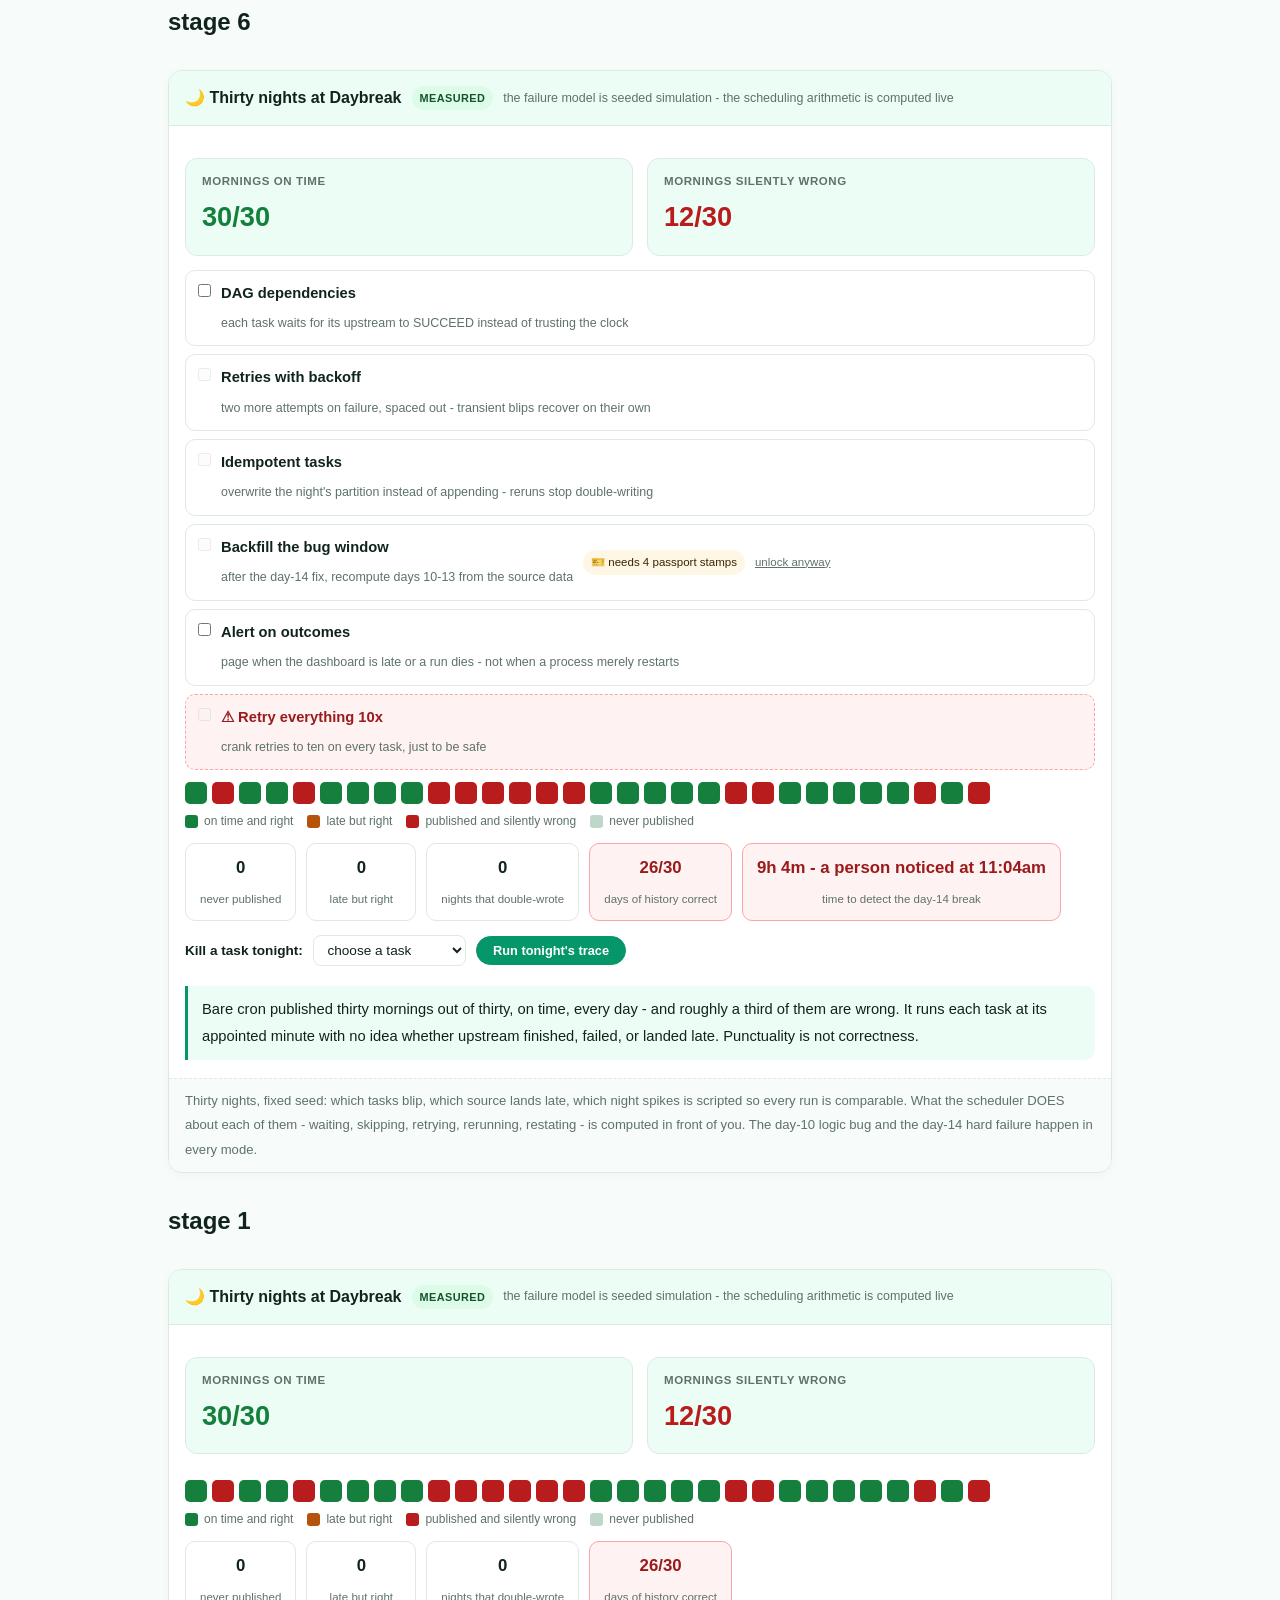
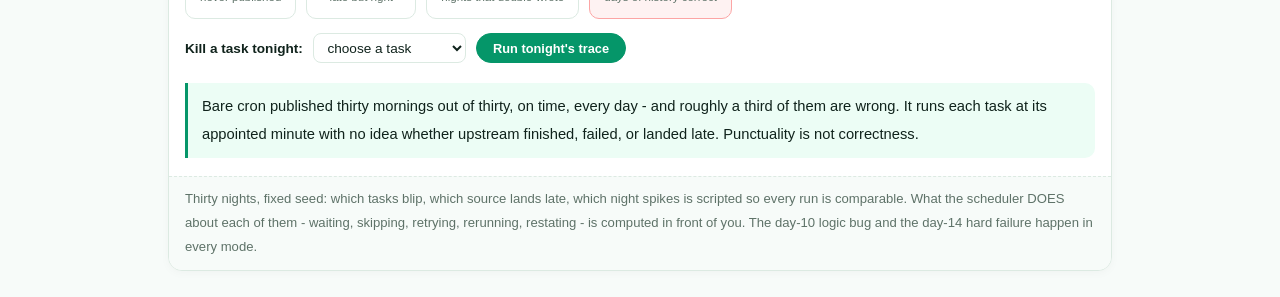
==== _simtest.html @ ead4b7c1 "Learn Data Orchestration with Phoebe: 6 sessions, 30-night DAG simulator (cron punctual liar to 12-m" ====
<!doctype html><html><head><meta charset="utf-8"><title>octest</title>
<link rel="stylesheet" href="assets/style.css?v=1"></head><body>
<main class="wrap">
<h2>stage 6</h2><div class="orchsim" data-stage="6"></div>
<h2>stage 1</h2><div class="orchsim" data-stage="1"></div>
</main>
<script src="assets/orchestra-live.js?v=1"></script></body></html>
---- assets/style.css ----
/* learn-mcp-with-phoebe - editorial bold design system
   Accent: SQLite blue #059669 · Ink navy #065F46 · Flagship: amber #B45309
   (CSS var names still read --indigo/--amber; they hold SQL-blue values.) */

:root {
  --indigo: #059669;
  --indigo-deep: #065F46;
  --indigo-mid: #2FB58C;
  --indigo-soft: #A7E8D0;
  --indigo-50: #ECFDF5;
  --ink: #10231C;
  --muted: #5E7268;
  --faint: #BFD6CB;
  --hairline: #DCEAE2;
  --amber: #B45309;
  --amber-ink: #3A2400;
  --amber-50: #FFF7E6;
  --paper: #F7FBF9;
  --code-bg: #0C1F18;
  --code-ink: #DFEFE7;
  --radius: 14px;
}

* { margin: 0; padding: 0; box-sizing: border-box; }

html { font-size: 16px; scroll-behavior: smooth; }
html.zoom-125 { font-size: 20px; }
html.zoom-150 { font-size: 24px; }

body {
  font-family: "Inter", -apple-system, BlinkMacSystemFont, "Segoe UI", Roboto, sans-serif;
  background: var(--paper);
  color: var(--ink);
  line-height: 1.85;
  font-feature-settings: "tnum";
}

.wrap { max-width: 62rem; margin: 0 auto; padding: 0 1.5rem; }

/* ---------- header band ---------- */
.masthead {
  background: var(--indigo);
  color: #fff;
  padding: 2.5rem 0 2.25rem;
}
.masthead .eyebrow {
  font-size: .75rem;
  letter-spacing: .18em;
  text-transform: uppercase;
  opacity: .85;
  font-weight: 600;
}
.masthead h1 {
  font-size: 2.1rem;
  line-height: 1.15;
  font-weight: 800;
  margin: .5rem 0 .75rem;
  letter-spacing: -.02em;
}
.masthead h1 .accent { color: inherit; }
.masthead .sub { font-size: 1.05rem; opacity: .92; max-width: 44rem; }

.chip-row { display: flex; flex-wrap: wrap; gap: .5rem; margin-top: 1.1rem; }
.chip {
  display: inline-flex;
  align-items: center;
  gap: .35rem;
  border-radius: 999px;
  padding: .25rem .8rem;
  font-size: .78rem;
  font-weight: 600;
  white-space: nowrap;
}
.chip.level { background: #fff; color: var(--indigo); }
.chip.audience { background: rgba(255,255,255,.16); color: #fff; border: 1px solid rgba(255,255,255,.35); }
.chip.time { background: var(--ink); color: #fff; font-variant-numeric: tabular-nums; }


/* ---------- toolbar ---------- */
.toolbar {
  position: sticky;
  top: 0;
  z-index: 40;
  background: rgba(255,255,255,.94);
  backdrop-filter: blur(6px);
  border-bottom: 1px solid var(--hairline);
  padding: .55rem 0;
}
.toolbar .wrap { display: flex; align-items: center; gap: .6rem; }
.toolbar .crumb { font-size: .8rem; color: var(--muted); font-weight: 600; margin-right: auto; }
.toolbar .crumb a { color: var(--indigo); text-decoration: none; }
.btn {
  border: 1px solid var(--hairline);
  background: #fff;
  color: var(--ink);
  border-radius: 999px;
  padding: .35rem .9rem;
  font-size: .78rem;
  font-weight: 600;
  cursor: pointer;
  font-family: inherit;
  transition: all .15s ease;
}
.btn:hover { border-color: var(--indigo); color: var(--indigo); }
.btn.primary { background: var(--indigo); border-color: var(--indigo); color: #fff; }
.btn.primary:hover { background: var(--indigo-deep); }

/* ---------- sections ---------- */
main { padding: 2.5rem 0 4rem; }

.section { margin-bottom: 2.8rem; }
.section-kicker { margin-bottom: 1rem; }
.section-kicker .klabel {
  display: block;
  font-size: .72rem;
  text-transform: uppercase;
  letter-spacing: .1em;
  color: var(--indigo);
  font-weight: 700;
  margin-bottom: .35rem;
}
.section-kicker h2 {
  font-size: 1.45rem;
  font-weight: 800;
  letter-spacing: -.01em;
  display: flex;
  align-items: center;
  gap: .7rem;
  flex-wrap: wrap;
}
.section-kicker .tag {
  border-radius: 999px;
  padding: .18rem .7rem;
  font-size: .7rem;
  font-weight: 700;
  text-transform: uppercase;
  letter-spacing: .08em;
}
.tag.concept { background: var(--indigo-50); color: var(--indigo); }
.tag.demo { background: var(--amber-50); color: var(--amber-ink); }
.tag.exercise { background: var(--ink); color: #fff; }

.lede { color: var(--muted); max-width: 46rem; margin-bottom: 1.4rem; line-height: 1.8; }

/* live vs self-study markers on cards */
.mode {
  font-size: .64rem;
  font-weight: 700;
  text-transform: uppercase;
  letter-spacing: .07em;
  padding: .14rem .6rem;
  border-radius: 999px;
  flex: none;
}
.mode.live { background: var(--indigo); color: #fff; }
.mode.self { background: #fff; color: var(--muted); border: 1px solid var(--hairline); }

/* ---------- accordions ---------- */
details.card {
  border: 1px solid var(--hairline);
  border-radius: var(--radius);
  margin-bottom: .8rem;
  overflow: hidden;
  background: #fff;
}
details.card[open] { border-color: var(--indigo-soft); box-shadow: 0 8px 28px rgba(5,150,105,.08); }
details.card summary {
  list-style: none;
  cursor: pointer;
  padding: 1rem 1.25rem;
  display: flex;
  align-items: center;
  gap: .75rem;
  font-weight: 700;
  font-size: 1.02rem;
  user-select: none;
}
details.card summary::-webkit-details-marker { display: none; }
details.card summary .dot {
  width: .6rem; height: .6rem;
  border-radius: 999px;
  background: var(--indigo);
  flex: none;
}
details.card summary .mini { margin-left: auto; font-size: .72rem; color: var(--muted); font-weight: 600; white-space: nowrap; }
details.card summary .caret { transition: transform .2s ease; color: var(--indigo); font-size: .8rem; }
details.card[open] summary .caret { transform: rotate(90deg); }
details.card .body { padding: 0 1.25rem 1.4rem; border-top: 1px solid var(--hairline); padding-top: 1.15rem; }
details.card .body p { margin-bottom: 1.05rem; max-width: 48rem; }
details.card .body p:last-child { margin-bottom: 0; }
details.card .body ul, details.card .body ol { margin: 0 0 1.1rem 1.2rem; max-width: 47rem; }
details.card .body li { margin-bottom: .65rem; }
details.card .body h4 { font-size: .95rem; font-weight: 700; margin: 1.1rem 0 .45rem; }
details.card .body h4:first-child { margin-top: 0; }

/* ---------- pills & legends ---------- */
.legend { display: flex; flex-wrap: wrap; gap: .5rem; margin: 0 0 1.2rem; }
.pill {
  display: inline-flex;
  align-items: center;
  gap: .4rem;
  border-radius: 999px;
  padding: .28rem .85rem;
  font-size: .78rem;
  font-weight: 600;
}
.pill.solid { background: var(--indigo); color: #fff; }
.pill.light { background: var(--indigo-50); color: var(--indigo); }
.pill.inkpill { background: var(--ink); color: #fff; }
.pill.amber, .pill.peach { background: var(--amber); color: var(--amber-ink); }
.pill.bare { color: var(--faint); }

/* ---------- 4D grid ---------- */
.grid-2 { display: grid; grid-template-columns: repeat(auto-fit, minmax(15rem, 1fr)); gap: .8rem; margin: .5rem 0 1rem; }
.d-card {
  border: 1px solid var(--hairline);
  border-left: 4px solid var(--indigo);
  border-radius: 10px;
  padding: 1rem 1.1rem;
}
.d-card h4 { font-size: .95rem; margin-bottom: .3rem; }
.d-card h4 .lead-letter { color: var(--indigo); }
.d-card p { font-size: .86rem; color: var(--muted); margin: 0; }

/* ---------- tables ---------- */
table.clean { width: 100%; border-collapse: collapse; font-size: .9rem; margin: .4rem 0 1rem; }
table.clean th {
  text-align: left;
  font-size: .72rem;
  text-transform: uppercase;
  letter-spacing: .08em;
  color: var(--muted);
  padding: .5rem .6rem;
  border-bottom: 2px solid var(--ink);
}
table.clean td { padding: .7rem .6rem; border-bottom: .5px solid var(--hairline); vertical-align: top; line-height: 1.7; }
table.clean td:first-child { font-weight: 600; }

/* ---------- prompt boxes ---------- */
.prompt-box {
  position: relative;
  background: var(--code-bg);
  color: var(--code-ink);
  border-radius: var(--radius);
  padding: 1.1rem 1.2rem;
  margin: 1rem 0 1.2rem;
  font-family: "SF Mono", ui-monospace, Menlo, Consolas, monospace;
  font-size: .84rem;
  line-height: 1.65;
  white-space: pre-wrap;
  word-break: break-word;
}
.prompt-box .label {
  position: absolute;
  top: -0.7rem;
  left: 1rem;
  background: var(--indigo);
  color: #fff;
  font-family: "Inter", -apple-system, sans-serif;
  font-size: .68rem;
  font-weight: 700;
  letter-spacing: .06em;
  text-transform: uppercase;
  border-radius: 999px;
  padding: .15rem .7rem;
}
.prompt-box.bad .label { background: var(--faint); color: var(--ink); }
.prompt-box.good .label { background: var(--amber); color: var(--amber-ink); }
.copy-btn {
  position: absolute;
  top: .7rem;
  right: .7rem;
  background: rgba(255,255,255,.1);
  border: 1px solid rgba(255,255,255,.25);
  color: #fff;
  border-radius: 999px;
  padding: .25rem .8rem;
  font-size: .72rem;
  font-weight: 600;
  cursor: pointer;
  font-family: "Inter", -apple-system, sans-serif;
  transition: background .15s ease;
}
.copy-btn:hover { background: rgba(255,255,255,.22); }
.copy-btn.copied { background: var(--amber); border-color: var(--amber); color: var(--amber-ink); }

/* ---------- demo steps ---------- */
.steps { counter-reset: step; margin: .6rem 0 1rem; }
.step {
  display: flex;
  gap: .9rem;
  padding: .85rem 0;
  border-bottom: .5px solid var(--hairline);
}
.step:last-child { border-bottom: none; }
.step::before {
  counter-increment: step;
  content: counter(step);
  flex: none;
  width: 1.7rem; height: 1.7rem;
  border-radius: 999px;
  background: var(--indigo-50);
  color: var(--indigo);
  font-weight: 700;
  font-size: .85rem;
  display: inline-flex;
  align-items: center;
  justify-content: center;
  margin-top: .1rem;
}
.step p { margin: 0; }

/* ---------- callouts ---------- */
.callout {
  border-radius: var(--radius);
  padding: 1rem 1.2rem;
  margin: 1rem 0;
  font-size: .92rem;
}
.callout.tip { background: var(--indigo-50); border-left: 4px solid var(--indigo); }
.callout.win { background: var(--amber-50); border-left: 4px solid var(--amber); }
.callout strong:first-child { display: block; margin-bottom: .2rem; }

.callout.example {
  background: #FFFFFF;
  border: 1px solid var(--hairline);
  border-left: 4px solid var(--amber);
  font-size: .9rem;
}
.callout.example .ex-pill {
  display: inline-block;
  background: var(--amber);
  color: var(--amber-ink);
  border-radius: 999px;
  padding: .15rem .7rem;
  font-size: .68rem;
  font-weight: 700;
  text-transform: uppercase;
  letter-spacing: .06em;
  margin-bottom: .5rem;
}
.callout.example p { margin: 0 0 .75rem; max-width: 47rem; }
.callout.example p:last-child { margin-bottom: 0; }
.callout.example ul { margin: 0 0 0 1.1rem; max-width: 46rem; }
.callout.example li { margin-bottom: .6rem; }
.callout.example li:last-child { margin-bottom: 0; }

/* ---------- zoomable figures ---------- */
figure.zoomable {
  border: 1px solid var(--hairline);
  border-radius: var(--radius);
  padding: 1.2rem;
  margin: 1rem 0 1.4rem;
  cursor: zoom-in;
  transition: box-shadow .15s ease;
  background: #fff;
}
figure.zoomable:hover { box-shadow: 0 8px 28px rgba(5,150,105,.12); }
figure.zoomable svg, figure.zoomable img { width: 100%; height: auto; display: block; }
figure.zoomable figcaption {
  margin-top: .6rem;
  font-size: .76rem;
  color: var(--muted);
  font-weight: 600;
  display: flex;
  align-items: center;
  gap: .4rem;
}

.lightbox {
  position: fixed;
  inset: 0;
  z-index: 100;
  background: rgba(16,35,28,.9);
  display: none;
  align-items: center;
  justify-content: center;
  padding: 3vh 3vw;
  cursor: zoom-out;
}
.lightbox.open { display: flex; }
.lightbox .inner {
  background: #fff;
  border-radius: var(--radius);
  padding: 2rem;
  max-width: 94vw;
  max-height: 92vh;
  overflow: auto;
}
.lightbox .inner svg, .lightbox .inner img { width: min(88vw, 70rem); height: auto; }
.lightbox .close-hint {
  position: fixed;
  top: 1rem; right: 1.4rem;
  color: #fff;
  font-size: .8rem;
  font-weight: 600;
  opacity: .8;
}

/* ---------- courses covered ---------- */
.covered { border: 1px solid var(--hairline); border-radius: var(--radius); overflow: hidden; }
.covered-row {
  display: flex;
  align-items: baseline;
  gap: .8rem;
  padding: .75rem 1.1rem;
  border-bottom: .5px solid var(--hairline);
  font-size: .9rem;
}
.covered-row:last-child { border-bottom: none; }
.covered-row .status { flex: none; }
.covered-row .name { font-weight: 600; }
.covered-row .note { margin-left: auto; color: var(--muted); font-size: .78rem; text-align: right; }

/* ---------- cheat sheet footer ---------- */
.cheat {
  background: var(--ink);
  color: #fff;
  border-radius: var(--radius);
  padding: 1.6rem 1.6rem 1.3rem;
  margin-top: 3rem;
}
.cheat h3 { font-size: 1.1rem; margin-bottom: 1rem; }
.cheat h3 span { color: var(--indigo-soft); }
.cheat .grid-2 { gap: 1rem; }
.cheat .cheat-item { border-left: 3px solid var(--indigo-mid); padding-left: .8rem; }
.cheat .cheat-item b { display: block; font-size: .85rem; color: var(--indigo-soft); }
.cheat .cheat-item span { font-size: .82rem; opacity: .85; }

footer.pagefoot {
  border-top: 1px solid var(--hairline);
  margin-top: 3rem;
  padding: 1.4rem 0 2.5rem;
  font-size: .8rem;
  color: var(--muted);
  display: flex;
  justify-content: space-between;
  flex-wrap: wrap;
  gap: .8rem;
}
footer.pagefoot a { color: var(--indigo); text-decoration: none; font-weight: 600; }

/* ---------- wayfinding: reading progress + section dots + part numbers ---------- */

#progress-bar {
  position: fixed;
  top: 0; left: 0;
  height: 3px;
  width: 0;
  background: linear-gradient(90deg, var(--indigo), var(--amber));
  z-index: 90;
}

.pagenav {
  position: fixed;
  right: 1.1rem;
  top: 50%;
  transform: translateY(-50%);
  z-index: 50;
  display: flex;
  flex-direction: column;
  gap: .55rem;
}
.pagenav a {
  width: .68rem; height: .68rem;
  border-radius: 999px;
  background: #fff;
  border: 2px solid var(--faint);
  display: block;
  position: relative;
  transition: all .15s ease;
}
.pagenav a:hover { border-color: var(--indigo); transform: scale(1.3); }
.pagenav a.active { background: var(--indigo); border-color: var(--indigo); }
.pagenav a .nlabel {
  position: absolute;
  right: 1.4rem;
  top: 50%;
  transform: translateY(-50%);
  background: var(--ink);
  color: #fff;
  font-size: .7rem;
  font-weight: 600;
  padding: .22rem .65rem;
  border-radius: 6px;
  white-space: nowrap;
  opacity: 0;
  pointer-events: none;
  transition: opacity .15s ease;
}
.pagenav a:hover .nlabel { opacity: 1; }
@media (max-width: 74rem) { .pagenav { display: none; } }

main { counter-reset: partnum -1; }
.section .section-kicker { position: relative; }
.section .section-kicker::before {
  counter-increment: partnum;
  content: counter(partnum, decimal-leading-zero);
  position: absolute;
  right: 0;
  top: -1.2rem;
  font-size: 4.4rem;
  font-weight: 800;
  color: var(--indigo-50);
  line-height: 1;
  font-variant-numeric: tabular-nums;
  pointer-events: none;
  z-index: 0;
}
.section .section-kicker > * { position: relative; z-index: 1; }

details.card summary { transition: background .15s ease; }
details.card summary:hover { background: #FAFCFE; }

/* ---------- journey strip: you are here in the series ---------- */
.journey {
  display: flex;
  align-items: center;
  gap: .45rem;
  margin-top: 1.1rem;
  flex-wrap: wrap;
}
.journey .jlabel { font-size: .7rem; font-weight: 700; text-transform: uppercase; letter-spacing: .09em; opacity: .8; margin-right: .3rem; }
.journey a {
  width: 1.7rem; height: 1.7rem;
  border-radius: 999px;
  display: inline-flex;
  align-items: center;
  justify-content: center;
  font-size: .8rem;
  font-weight: 700;
  text-decoration: none;
  color: #fff;
  border: 1.5px solid rgba(255,255,255,.45);
  transition: all .15s ease;
  font-variant-numeric: tabular-nums;
}
.journey a:hover { border-color: #fff; transform: scale(1.12); }
.journey a.here { background: #fff; color: var(--indigo); border-color: #fff; }
.journey a.dd-chip { width: auto; border-radius: 999px; padding: 0 .7rem; font-size: .72rem; }

/* ---------- check-yourself quiz ---------- */
.quiz-q {
  border: 1px solid var(--hairline);
  border-radius: var(--radius);
  padding: 1.1rem 1.25rem 1rem;
  margin-bottom: .9rem;
  background: #fff;
}
.quiz-q .qtext { font-weight: 700; margin-bottom: .7rem; }
.quiz-q .qopt {
  display: block;
  width: 100%;
  text-align: left;
  background: #fff;
  border: 1px solid var(--hairline);
  border-radius: 10px;
  padding: .6rem .9rem;
  margin-bottom: .5rem;
  font-size: .9rem;
  font-family: inherit;
  color: var(--ink);
  cursor: pointer;
  transition: all .15s ease;
}
.quiz-q .qopt:hover { border-color: var(--indigo); background: var(--indigo-50); }
.quiz-q .qopt.correct { background: var(--indigo); border-color: var(--indigo); color: #fff; font-weight: 600; }
.quiz-q .qopt.correct::after { content: "  ✓"; }
.quiz-q .qopt.wrong { background: #FEF2F2; border-color: #FCA5A5; color: #991B1B; animation: qshake .3s ease; }
.quiz-q .qopt.wrong::after { content: "  ✗ try again"; font-size: .78rem; }
.quiz-q .qopt:disabled { cursor: default; }
.quiz-q .qwhy {
  display: none;
  background: var(--amber-50);
  border-left: 4px solid var(--amber);
  border-radius: 8px;
  padding: .6rem .9rem;
  font-size: .86rem;
  margin-top: .3rem;
}
.quiz-q.answered .qwhy { display: block; }
@keyframes qshake {
  0%, 100% { transform: translateX(0); }
  25% { transform: translateX(-5px); }
  75% { transform: translateX(5px); }
}
.quiz-score { font-weight: 700; color: var(--indigo); margin-top: .4rem; }

@media (prefers-reduced-motion: reduce) {
  .quiz-q .qopt.wrong { animation: none; }
  .journey a:hover { transform: none; }
}

/* ---------- micro-interactions (react-bits inspired, vanilla) ---------- */

/* BlurText: staggered word reveal on the masthead headline */
.masthead h1 .bw {
  display: inline-block;
  opacity: 0;
  filter: blur(8px);
  transform: translateY(.35em);
  animation: bw-in .7s cubic-bezier(.22,.9,.35,1) forwards;
  animation-delay: var(--bw-delay, 0s);
}
@keyframes bw-in {
  to { opacity: 1; filter: blur(0); transform: translateY(0); }
}

/* SpotlightCard: cursor-following highlight on accordion cards */
details.card { position: relative; }
details.card::after {
  content: "";
  position: absolute;
  inset: 0;
  pointer-events: none;
  opacity: 0;
  transition: opacity .3s ease;
  background: radial-gradient(320px circle at var(--mx, 50%) var(--my, 50%), rgba(5,150,105,.09), transparent 65%);
}
details.card:hover::after { opacity: 1; }

/* ScrollReveal: sections rise in as they enter the viewport */
.js-reveal .section {
  opacity: 0;
  transform: translateY(16px);
  transition: opacity .6s ease, transform .6s cubic-bezier(.22,.9,.35,1);
}
.js-reveal .section.revealed { opacity: 1; transform: none; }

@media (prefers-reduced-motion: reduce) {
  .masthead h1 .bw { animation: none; opacity: 1; filter: none; transform: none; }
  details.card::after { display: none; }
  .js-reveal .section { opacity: 1; transform: none; transition: none; }
}

@media (max-width: 40rem) {
  .masthead h1 { font-size: 1.6rem; }
  
  .toolbar .crumb { display: none; }
}

@media print {
  .toolbar, .copy-btn { display: none; }
  details.card { border: 1px solid #ccc; }
}

/* ---------- live SQL playground (sql-live.js) ---------- */
.sqlbox {
  border: 1px solid var(--hairline);
  border-radius: var(--radius);
  background: #fff;
  overflow: hidden;
  margin: 1rem 0 1.4rem;
  box-shadow: 0 8px 28px rgba(5,150,105,.06);
}
.sql-bar {
  display: flex; align-items: center; gap: .5rem;
  padding: .5rem .8rem;
  background: var(--indigo-deep);
  color: #fff;
}
.sql-dot { width: .6rem; height: .6rem; border-radius: 999px; background: var(--amber); flex: none; }
.sql-title { font-size: .76rem; font-weight: 600; letter-spacing: .02em; opacity: .92; }
.sql-spacer { margin-left: auto; }
.sql-btn {
  border: 1px solid rgba(255,255,255,.28);
  background: rgba(255,255,255,.08);
  color: #fff;
  border-radius: 999px;
  padding: .26rem .8rem;
  font-size: .74rem; font-weight: 700; cursor: pointer;
  font-family: inherit; transition: all .14s ease; white-space: nowrap;
}
.sql-btn:hover { background: rgba(255,255,255,.2); }
.sql-btn.sql-run { background: var(--amber); color: var(--amber-ink); border-color: var(--amber); }
.sql-btn.sql-run:hover { filter: brightness(1.05); }
.sql-label {
  display: block;
  font-size: .64rem; text-transform: uppercase; letter-spacing: .09em;
  font-weight: 700; color: var(--muted);
  padding: .6rem .9rem .2rem;
}
.sql-code-wrap { border-bottom: 1px solid var(--hairline); }
.sql-code {
  width: 100%;
  border: none; outline: none; resize: vertical;
  padding: .35rem .9rem .9rem;
  font-family: "SF Mono", "JetBrains Mono", Menlo, Consolas, monospace;
  font-size: .86rem; line-height: 1.6;
  color: var(--ink); background: #fff;
  tab-size: 2;
}
.sql-out { padding: .2rem .9rem 1rem; overflow-x: auto; }
.sql-tablewrap { overflow-x: auto; }
table.sql-table { width: 100%; border-collapse: collapse; font-size: .84rem; margin: .3rem 0 .1rem; }
table.sql-table th {
  text-align: left; text-transform: uppercase; letter-spacing: .05em;
  font-size: .68rem; color: var(--indigo); font-weight: 800;
  padding: .35rem .6rem; border-bottom: 2px solid var(--indigo-50); white-space: nowrap;
}
table.sql-table td {
  padding: .32rem .6rem; border-bottom: .5px solid var(--hairline);
  font-variant-numeric: tabular-nums; white-space: nowrap;
}
table.sql-table tr:last-child td { border-bottom: none; }
.sql-null { color: var(--faint); font-style: italic; font-size: .78rem; }
.sql-note { font-size: .74rem; color: var(--muted); margin: .5rem 0 0; font-weight: 600; }
.sql-hint { font-weight: 500; font-style: italic; }
.sql-err {
  font-size: .82rem; color: #991B1B; background: #FEF2F2;
  border: 1px solid #FCA5A5; border-radius: 8px;
  padding: .55rem .75rem; margin: .4rem 0 0;
  font-family: "SF Mono", Menlo, monospace;
}
.sql-cap { font-size: .78rem; color: var(--muted); padding: 0 .9rem .8rem; }
.sqlbox.sql-had-err .sql-bar { background: #7f1d1d; }


@keyframes mcpIn { from { opacity: 0; transform: translateY(6px); } to { opacity: 1; transform: none; } }


@media (max-width: 640px) {  }


@media (max-width: 640px) {
  
  
}

/* === LWP-PATCH v2 === */
/* palette-agnostic aliases: 75 repos use --indigo/--amber, 1 uses --pine/--clay */
:root {
  --pv-accent: var(--indigo, var(--pine, #047857));
  --pv-flag: var(--amber, var(--clay, #B45309));
  --pv-flag-50: var(--amber-50, var(--clay-50, #FEF3E2));
}

/* ============================================================
   v2 - readable on a phone + reading modes
   Layout only. No palette tokens are changed.
   ============================================================ */

/* --- skip link --- */
.skip-link {
  position: absolute; left: -9999px; top: 0; z-index: 200;
  background: var(--pv-accent); color: #fff;
  padding: .7rem 1.1rem; border-radius: 0 0 var(--radius) 0;
  font-weight: 700; font-size: .85rem; text-decoration: none;
}
.skip-link:focus { left: 0; }

/* --- visible keyboard focus everywhere --- */
:focus-visible {
  outline: 3px solid var(--pv-flag);
  outline-offset: 2px;
  border-radius: 4px;
}

/* --- diagrams: hold authored width, scroll instead of shrinking --- */
.figscroll { overflow-x: auto; -webkit-overflow-scrolling: touch; overscroll-behavior-x: contain; }
.figscroll::-webkit-scrollbar { height: 6px; }
.figscroll::-webkit-scrollbar-thumb { background: var(--faint); border-radius: 3px; }

/* --- tables: scroll container + sticky row label --- */
.tablescroll { overflow-x: auto; -webkit-overflow-scrolling: touch; border-radius: var(--radius); }

/* --- section contents counter --- */
.sec-meta {
  display: block; margin-top: .3rem;
  font-size: .72rem; font-weight: 700; letter-spacing: .06em;
  text-transform: uppercase; color: var(--muted);
  font-variant-numeric: tabular-nums;
}

/* --- study-mode switch --- */
.btn.mode-on { background: var(--pv-flag); border-color: var(--pv-flag); color: #fff; }

/* --- deep-linked card gets a moment of emphasis --- */
details.card.linked { border-color: var(--pv-flag); box-shadow: 0 0 0 3px var(--pv-flag-50); }

@media (max-width: 820px) {
  /* labels keep the size they were drawn at; the figure scrolls */
  figure.zoomable svg { min-width: 820px; }
  .figscroll .mm-svg, .mindmap svg { min-width: 840px; }

  table.clean { min-width: 620px; }
  table.clean th:first-child,
  table.clean td:first-child {
    position: sticky; left: 0; background: #fff;
    box-shadow: 1px 0 0 var(--hairline);
  }

  pre, .prompt-box { overflow-x: auto; }

  /* 44px tap targets */
  details.card summary { min-height: 44px; }
  .qopt { min-height: 44px; display: flex; align-items: center; padding: .7rem .9rem; }
  .toolbar .btn, .pagefoot a { min-height: 44px; display: inline-flex; align-items: center; }
}

@media (max-width: 640px) {
  /* long inline code tokens and nowrap chips are the two things that still
     forced the page sideways below 640px: let them break rather than push
     the layout. Inside the media query only - desktop is untouched. */
  :not(pre) > code, .prompt-box span, code span,
  p span, li span, td span { overflow-wrap: anywhere; word-break: break-word; }
  .chip, .syn-chip, .pill, .mode, .tag { white-space: normal; max-width: 100%; }

  
  
  .chip-row, .legend { flex-wrap: wrap; }
  .journey { flex-wrap: wrap; row-gap: .45rem; }
}

/* --- print: a session should print as a complete handout --- */
@media print {
  .pagenav, #progress-bar, .skip-link, .journey, .lightbox { display: none !important; }
  details.card > .body { display: block !important; }
  details.card, figure, table.clean, .callout { break-inside: avoid; page-break-inside: avoid; }
  figure.zoomable svg { min-width: 0; max-width: 100%; }
  .figscroll, .tablescroll { overflow: visible; }
  a[href^="http"]::after { content: " (" attr(href) ")"; font-size: .72rem; color: #555; }
}

/* swipe hint: own line, only when the diagram really does scroll */
figure.zoomable.can-scroll figcaption { flex-wrap: wrap; }
figure.zoomable.can-scroll figcaption::after {
  content: "swipe the diagram \2192";
  flex: 0 0 100%;
  margin-top: .2rem;
  font-size: .72rem;
  font-weight: 700;
  letter-spacing: .04em;
  color: var(--pv-flag);
}
/* === /LWP-PATCH === */


/* ============================================================
   LWP WIDGET KIT v1 - wipe / hotspot / tick / tryrow / stakes
   / scorecard / passport. Self-theming off the course :root.
   ============================================================ */

/* --- shared shell --------------------------------------- */
.wk {
  margin: 26px 0;
  border: 1px solid var(--hairline);
  border-radius: var(--radius);
  background: #fff;
  box-shadow: 0 2px 10px rgba(0,0,0,.03);
  overflow: hidden;
}
.wk-head {
  display: flex; align-items: center; gap: 10px;
  padding: 12px 16px;
  background: var(--indigo-50);
  border-bottom: 1px solid var(--hairline);
}
.wk-head b {
  font-size: 0.74rem; font-weight: 800; letter-spacing: .07em;
  text-transform: uppercase; color: var(--indigo-deep);
}
.wk-head .wk-hint { font-size: 0.82rem; color: var(--muted); }
.wk-body { padding: 18px 16px; }
.wk-foot {
  padding: 10px 16px; border-top: 1px dashed var(--hairline);
  font-size: 0.82rem; color: var(--muted); background: var(--paper);
}

/* --- 1. wipe: draggable before/after ------------------- */
.wipe { position: relative; user-select: none; touch-action: none; }
.wipe-panes { position: relative; overflow: hidden; border-radius: 10px; }
.wipe-a, .wipe-b { padding: 18px 20px; font-size: 0.92rem; line-height: 1.75; }
.wipe-a { background: #FEF2F2; border: 1px solid #FCA5A5; border-radius: 10px; }
.wipe-b {
  position: absolute; inset: 0;
  background: var(--indigo-50); border: 1px solid var(--indigo-soft);
  border-radius: 10px;
  clip-path: inset(0 0 0 var(--wx, 50%));
}
.wipe-a h5, .wipe-b h5 {
  margin: 0 0 8px; font-size: 0.72rem; letter-spacing: .07em;
  text-transform: uppercase; font-weight: 800;
}
.wipe-a h5 { color: #991B1B; }
.wipe-b h5 { color: var(--indigo-deep); }
.wipe-a p, .wipe-b p { margin: 0 0 6px; }
.wipe-grip {
  position: absolute; top: 0; bottom: 0; width: 3px;
  background: var(--indigo); cursor: ew-resize; z-index: 3;
  transform: translateX(-1.5px);
}
.wipe-grip::after {
  content: "⇄"; position: absolute; top: 50%; left: 50%;
  transform: translate(-50%, -50%);
  width: 30px; height: 30px; border-radius: 999px;
  background: var(--indigo); color: #fff;
  display: grid; place-items: center;
  font-size: 0.85rem; font-weight: 800;
  box-shadow: 0 3px 12px rgba(0,0,0,.22);
}
.wipe-tags { display: flex; justify-content: space-between; margin-top: 10px; }
.wipe-tags span {
  font-size: 0.7rem; font-weight: 800; letter-spacing: .06em;
  text-transform: uppercase; padding: 3px 10px; border-radius: 999px;
}
.wipe-tags .wt-a { background: #FEF2F2; color: #991B1B; }
.wipe-tags .wt-b { background: var(--indigo-50); color: var(--indigo-deep); }

/* --- 2. hotspot: pins on a mock ------------------------ */
.hotspot { position: relative; }
.hs-mock { position: relative; border-radius: 10px; overflow: hidden; }
.hs-mock svg { display: block; width: 100%; height: auto; }
.hs-pin {
  position: absolute; left: var(--x); top: var(--y);
  transform: translate(-50%, -50%);
  width: 27px; height: 27px; border-radius: 999px;
  border: 2px solid #fff; background: var(--indigo); color: #fff;
  font: 800 0.78rem/1 Inter, sans-serif;
  display: grid; place-items: center; cursor: pointer;
  box-shadow: 0 2px 9px rgba(0,0,0,.28);
  transition: transform .16s ease, background .16s ease;
  z-index: 2;
}
.hs-pin:hover { transform: translate(-50%, -50%) scale(1.18); }
.hs-pin.on { background: var(--amber); color: var(--amber-ink); }
.hs-pin::before {
  content: ""; position: absolute; inset: -7px; border-radius: 999px;
  border: 2px solid var(--indigo); opacity: 0;
}
.hs-pin.on::before { border-color: var(--amber); opacity: .55; }
.hs-caps { margin-top: 14px; display: grid; gap: 8px; }
.hs-cap {
  display: none; gap: 10px;
  padding: 12px 14px; border-radius: 10px;
  background: var(--indigo-50); border-left: 3px solid var(--indigo);
  font-size: 0.9rem; line-height: 1.7;
}
.hs-cap.on { display: flex; }
.hs-cap b {
  flex: 0 0 auto; color: var(--indigo-deep);
  font-size: 0.74rem; letter-spacing: .06em; text-transform: uppercase;
  padding-top: 2px;
}
.hs-empty { font-size: 0.86rem; color: var(--muted); font-style: italic; }

/* --- 3. tick: travelling-dot pipeline ------------------ */
.tick-rail { position: relative; padding: 26px 0 8px; }
.tick-line {
  position: absolute; left: 4%; right: 4%; top: 40px; height: 3px;
  background: var(--hairline); border-radius: 2px;
}
.tick-fill {
  position: absolute; left: 0; top: 0; height: 100%;
  background: var(--indigo); border-radius: 2px;
  width: 0; transition: width .45s cubic-bezier(.4,0,.2,1);
}
.tick-dot {
  position: absolute; top: 41.5px; left: 4%;
  width: 15px; height: 15px; border-radius: 999px;
  background: var(--amber); border: 3px solid #fff;
  box-shadow: 0 2px 9px rgba(0,0,0,.25);
  transform: translate(-50%, -50%);
  transition: left .45s cubic-bezier(.4,0,.2,1);
  z-index: 3;
}
.tick-stages { display: flex; justify-content: space-between; position: relative; }
.tick-stage { flex: 1; text-align: center; }
.tick-stage i {
  display: block; width: 13px; height: 13px; margin: 34px auto 10px;
  border-radius: 999px; background: #fff;
  border: 3px solid var(--faint); transition: border-color .3s ease;
}
.tick-stage.done i { border-color: var(--indigo); background: var(--indigo); }
.tick-stage span {
  font-size: 0.76rem; font-weight: 700; color: var(--muted);
  transition: color .3s ease;
}
.tick-stage.done span { color: var(--ink); }
.tick-controls { display: flex; gap: 8px; align-items: center; margin-top: 6px; }
.tick-btn {
  font: 700 0.8rem Inter, sans-serif; cursor: pointer;
  padding: 7px 15px; border-radius: 999px;
  border: 1px solid var(--indigo); background: var(--indigo); color: #fff;
}
.tick-btn.ghost { background: #fff; color: var(--indigo); }
.tick-btn:disabled { opacity: .4; cursor: not-allowed; }
.tick-note {
  display: none; margin-top: 12px; padding: 13px 15px;
  background: var(--paper); border-left: 3px solid var(--amber);
  border-radius: 8px; font-size: 0.9rem; line-height: 1.75;
}
.tick-note.on { display: block; }
.tick-note b { color: var(--indigo-deep); }

/* --- 4. tryrow: inline micro-try ----------------------- */
.tryrow .tr-in {
  display: flex; gap: 8px; flex-wrap: wrap;
}
.tryrow textarea, .tryrow input[type="text"] {
  flex: 1 1 260px; min-height: 44px;
  font: 400 0.9rem/1.6 ui-monospace, SFMono-Regular, Menlo, monospace;
  padding: 10px 12px; border-radius: 9px;
  border: 1px solid var(--hairline); background: var(--paper); color: var(--ink);
  resize: vertical;
}
.tryrow textarea:focus, .tryrow input:focus {
  outline: none; border-color: var(--indigo);
  box-shadow: 0 0 0 3px var(--indigo-50);
}
.tr-go {
  font: 800 0.8rem Inter, sans-serif; cursor: pointer;
  padding: 0 18px; border-radius: 9px; min-height: 44px;
  border: 1px solid var(--indigo); background: var(--indigo); color: #fff;
}
.tr-out {
  display: none; margin-top: 12px; padding: 13px 15px;
  border-radius: 9px; background: var(--indigo-50);
  border-left: 3px solid var(--indigo);
  font-size: 0.9rem; line-height: 1.7;
}
.tr-out.on { display: block; }
.tr-out.bad { background: #FEF2F2; border-left-color: #991B1B; }
.tr-metrics { display: flex; flex-wrap: wrap; gap: 18px; margin-bottom: 6px; }
.tr-metric { display: flex; flex-direction: column; }
.tr-metric b {
  font: 800 1.35rem/1.1 Inter, sans-serif;
  font-variant-numeric: tabular-nums; color: var(--indigo-deep);
}
.tr-metric span {
  font-size: 0.68rem; font-weight: 700; letter-spacing: .06em;
  text-transform: uppercase; color: var(--muted); margin-top: 3px;
}
.tr-verdict { font-weight: 700; }
.tr-verdict.ok { color: var(--indigo-deep); }
.tr-verdict.no { color: #991B1B; }

/* --- 5. stakes: live cost meter ------------------------ */
.stakes-grid { display: grid; gap: 9px; }
.stakes-grid label {
  display: flex; align-items: flex-start; gap: 10px;
  padding: 11px 13px; border-radius: 9px;
  border: 1px solid var(--hairline); background: var(--paper);
  cursor: pointer; font-size: 0.9rem; line-height: 1.65;
  transition: border-color .16s ease, background .16s ease;
}
.stakes-grid label:hover { border-color: var(--indigo-soft); }
.stakes-grid label.on { border-color: var(--indigo); background: var(--indigo-50); }
.stakes-grid label.trap.on { border-color: #991B1B; background: #FEF2F2; }
.stakes-grid input { margin-top: 4px; accent-color: var(--indigo); flex: 0 0 auto; }
.stakes-grid .sk-d {
  margin-left: auto; flex: 0 0 auto;
  font: 800 0.76rem Inter, sans-serif; font-variant-numeric: tabular-nums;
  padding: 2px 9px; border-radius: 999px;
  background: var(--indigo-50); color: var(--indigo-deep);
}
.stakes-grid label.trap .sk-d { background: #FEF2F2; color: #991B1B; }
.stakes-read {
  display: flex; align-items: baseline; gap: 12px; flex-wrap: wrap;
  margin-top: 16px; padding: 15px 17px; border-radius: 10px;
  background: var(--indigo-deep); color: #fff;
}
.stakes-read output {
  font: 800 2.1rem/1 Inter, sans-serif; font-variant-numeric: tabular-nums;
}
.stakes-read .sk-unit { font-size: 0.85rem; opacity: .82; }
.stakes-read .sk-delta {
  margin-left: auto; font-size: 0.85rem; font-weight: 700;
  padding: 4px 11px; border-radius: 999px;
  background: rgba(255,255,255,.15);
}
.stakes-read .sk-delta.good { background: var(--amber); color: var(--amber-ink); }
.stakes-read .sk-delta.bad { background: #FCA5A5; color: #7f1d1d; }

/* --- 6. scorecard: halfway self-grade ------------------ */
.scorecard .sc-row {
  display: grid; grid-template-columns: 1fr auto; gap: 10px; align-items: center;
  padding: 11px 0; border-bottom: 1px solid var(--hairline);
}
.scorecard .sc-row:last-of-type { border-bottom: 0; }
.scorecard .sc-q { font-size: 0.92rem; line-height: 1.6; }
.scorecard .sc-q em { color: var(--muted); font-style: normal; font-size: 0.84rem; display: block; }
.sc-opts { display: flex; gap: 6px; }
.sc-opts button {
  width: 34px; height: 34px; border-radius: 8px; cursor: pointer;
  border: 1px solid var(--hairline); background: #fff; color: var(--muted);
  font: 800 0.82rem Inter, sans-serif;
}
.sc-opts button.on { background: var(--indigo); border-color: var(--indigo); color: #fff; }
.sc-total {
  margin-top: 16px; padding: 15px 17px; border-radius: 10px;
  background: var(--indigo-50); border-left: 3px solid var(--indigo);
}
.sc-total b {
  font: 800 1.6rem/1 Inter, sans-serif; font-variant-numeric: tabular-nums;
  color: var(--indigo-deep); display: block; margin-bottom: 4px;
}
.sc-total span { font-size: 0.9rem; line-height: 1.7; }

/* --- 7. passport --------------------------------------- */
.pp-pill {
  display: inline-flex; align-items: center; gap: 6px;
  font: 800 0.72rem Inter, sans-serif; letter-spacing: .04em;
  padding: 5px 12px; border-radius: 999px;
  background: var(--indigo-50); color: var(--indigo-deep);
  border: 1px solid var(--indigo-soft); cursor: default;
}
.pp-pill.full { background: var(--amber); color: var(--amber-ink); border-color: var(--amber); }
.pp-strip { display: flex; gap: 10px; flex-wrap: wrap; margin: 18px 0 6px; }
.pp-stamp {
  display: flex; flex-direction: column; align-items: center; gap: 6px;
  width: 74px; padding: 12px 6px; border-radius: 12px;
  border: 2px dashed var(--faint); background: var(--paper);
  text-decoration: none; color: var(--muted);
  transition: all .18s ease;
}
.pp-stamp:hover { border-color: var(--indigo-soft); }
.pp-stamp i { font-size: 1.3rem; font-style: normal; opacity: .35; }
.pp-stamp b { font: 800 0.7rem Inter, sans-serif; }
.pp-stamp.got {
  border-style: solid; border-color: var(--indigo);
  background: var(--indigo-50); color: var(--indigo-deep);
}
.pp-stamp.got i { opacity: 1; }
.pp-note { font-size: 0.86rem; color: var(--muted); }

/* --- 8. cliffhanger ------------------------------------ */
.callout.next {
  border-left: 4px solid var(--amber); background: var(--amber-50);
}
.callout.next .nx-pill {
  display: inline-block; margin-bottom: 7px;
  font: 800 0.68rem Inter, sans-serif; letter-spacing: .07em;
  text-transform: uppercase; padding: 3px 10px; border-radius: 999px;
  background: var(--amber); color: var(--amber-ink);
}

/* --- mobile floor (desktop is the product) ------------- */
@media (max-width: 720px) {
  .wk-body { padding: 14px 12px; }
  .stakes-read output { font-size: 1.7rem; }
  .stakes-grid .sk-d { margin-left: 0; }
  .stakes-grid label { flex-wrap: wrap; }
  .scorecard .sc-row { grid-template-columns: 1fr; }
  .sc-opts { justify-content: flex-start; }
  .tick-stage span { font-size: 0.68rem; }
  .pp-stamp { width: 62px; }
}


/* ============================================================
   dh-live.js - believability, and the other axis
   ============================================================ */
#dh-live { margin: 28px 0; }
.dh-reads { display: grid; grid-template-columns: 1fr 1fr; gap: 12px; margin-bottom: 16px; }
.dh-meter { padding: 16px 18px; border-radius: var(--radius); color: #fff; transition: background .3s ease; }
.dh-meter.dh-b { background: var(--indigo-deep); }
.dh-meter.dh-t { background: var(--indigo); }
.dh-meter.dh-t.collapsed { background: #991B1B; }
.dh-big { display: block; font: 800 2.6rem/1 Inter, sans-serif; font-variant-numeric: tabular-nums; }
.dh-big.hi { color: #A7E8D0; }
.dh-big.mid { color: #fff; }
.dh-big.lo { color: #FCA5A5; }
.dh-mlab { display: block; font: 800 0.7rem Inter, sans-serif; letter-spacing: .07em;
  text-transform: uppercase; opacity: .85; margin-top: 6px; }
.dh-msub { display: block; font-size: 0.82rem; opacity: .8; margin-top: 3px; }
.dh-stage { display: grid; grid-template-columns: 260px 1fr; gap: 16px; margin-bottom: 14px; }
.dh-facewrap { border: 1px solid var(--hairline); border-radius: var(--radius);
  background: var(--paper); padding: 12px; display: grid; place-items: center; }
.dh-face { width: 100%; height: auto; max-width: 220px; }
.dh-right { min-width: 0; }
.dh-h { margin: 0 0 8px; font: 800 0.72rem Inter, sans-serif; letter-spacing: .07em;
  text-transform: uppercase; color: var(--muted); }
.dh-ta { width: 100%; font: 400 0.9rem/1.7 Inter, sans-serif; padding: 11px 13px;
  border-radius: 10px; border: 1px solid var(--hairline); background: #fff; color: var(--ink); resize: vertical; }
.dh-ta:focus { outline: none; border-color: var(--indigo); box-shadow: 0 0 0 3px var(--indigo-50); }
.dh-ctl { display: flex; gap: 10px; align-items: center; margin: 9px 0 14px; flex-wrap: wrap; }
.dh-tnote { font-size: 0.8rem; color: var(--muted); }
.dh-track { display: flex; flex-wrap: wrap; gap: 3px; }
.dh-cell { font: 700 0.66rem ui-monospace, Menlo, monospace; padding: 3px 6px; border-radius: 5px;
  background: var(--indigo-50); color: var(--indigo-deep); transition: all .1s linear; }
.dh-cell.rest { background: var(--paper); color: var(--faint); }
.dh-cell.now { background: var(--amber); color: var(--amber-ink); transform: scale(1.18); }
.dh-panel { border: 1px solid var(--hairline); border-radius: var(--radius); background: #fff; overflow: hidden; }
.dh-phead { display: flex; align-items: center; gap: 10px; flex-wrap: wrap;
  padding: 13px 16px; background: var(--indigo-50); border-bottom: 1px solid var(--hairline); }
.dh-phead b { font: 800 0.74rem Inter, sans-serif; letter-spacing: .07em; text-transform: uppercase; color: var(--indigo-deep); }
.dh-ethhead { background: var(--amber-50); border-top: 1px solid var(--hairline); }
.dh-ethhead b { color: var(--amber-ink); }
.dh-pnote { font-size: 0.82rem; color: var(--muted); }
.dh-lever { display: flex; align-items: flex-start; gap: 11px; flex-wrap: wrap;
  padding: 13px 16px; border-bottom: 1px solid var(--hairline); cursor: pointer; transition: background .16s ease; }
.dh-lever:hover { background: var(--paper); }
.dh-lever.on { background: var(--indigo-50); }
.dh-lever.dh-disc.on { background: var(--amber-50); }
.dh-lever input { margin-top: 4px; accent-color: var(--indigo); flex: 0 0 auto; }
.dh-lever.dh-disc input { accent-color: var(--amber); }
.dh-lmid { flex: 1 1 240px; min-width: 0; }
.dh-lmid b { display: block; font-size: 0.92rem; line-height: 1.5; }
.dh-why { display: block; font-size: 0.82rem; line-height: 1.65; color: var(--muted); margin-top: 3px; }
.dh-w { flex: 0 0 auto; font: 800 0.74rem Inter, sans-serif; font-variant-numeric: tabular-nums;
  padding: 3px 10px; border-radius: 999px; background: var(--indigo-50); color: var(--indigo-deep); }
.dh-w0 { background: var(--amber-50); color: var(--amber-ink); }
.dh-sess { flex: 0 0 auto; font: 700 0.66rem Inter, sans-serif; letter-spacing: .06em;
  text-transform: uppercase; padding: 3px 9px; border-radius: 999px;
  background: var(--paper); color: var(--muted); border: 1px solid var(--hairline); }
.dh-facts { display: flex; gap: 10px; align-items: center; flex-wrap: wrap; padding: 13px 16px;
  border-bottom: 1px solid var(--hairline); background: var(--paper); }
.dh-fnote { font-size: 0.8rem; color: var(--muted); }
.dh-acts { display: flex; gap: 8px; padding: 14px 16px; flex-wrap: wrap; }
.dh-btn { font: 800 0.8rem Inter, sans-serif; cursor: pointer; padding: 9px 17px;
  border-radius: 999px; border: 1px solid var(--indigo); background: var(--indigo); color: #fff; }
.dh-btn.ghost { background: #fff; color: var(--indigo); }
.dh-btn:disabled { opacity: .4; cursor: not-allowed; }
.dh-verdict { margin: 14px 0 0; padding: 13px 16px; border-radius: 10px; font-size: 0.9rem; line-height: 1.75; }
.dh-verdict.ok { background: var(--indigo-50); border-left: 3px solid var(--indigo); }
.dh-verdict.warn { background: var(--amber-50); border-left: 3px solid var(--amber); color: var(--amber-ink); }
.dh-verdict.bad { background: #FEF2F2; border-left: 3px solid #991B1B; color: #7f1d1d; }
.dh-rail { margin: 14px 0 0; padding: 13px 16px; border-radius: 10px;
  background: var(--paper); border-left: 3px solid var(--muted);
  font-size: 0.86rem; line-height: 1.75; color: var(--muted); }
.dh-rail b { color: var(--ink); }
@media (max-width: 860px) {
  .dh-stage { grid-template-columns: 1fr; }
  .dh-reads { grid-template-columns: 1fr; }
  .dh-big { font-size: 2.1rem; }
}


/* ---------- agenda bar ---------- */
/* Restored 2026-08-26. This block was missing from the aiap batch stylesheet while
   older course repos had it, so the masthead agenda rendered as run-on text.
   Band text colours are computed per palette rather than copied, because this
   batch uses much paler soft tones than the repo the block came from. */
.agenda {
  display: flex;
  border-radius: 999px;
  overflow: hidden;
  margin: 1.4rem 0 0;
  font-size: .72rem;
  font-weight: 600;
  text-align: center;
}

.agenda span { padding: .45rem .3rem; white-space: nowrap; overflow: hidden; text-overflow: ellipsis; }

.agenda .a1 { background: var(--indigo-deep); color: #fff; }
.agenda .a2 { background: var(--indigo-mid); color: var(--ink); }
.agenda .a3 { background: var(--amber); color: #fff; }
.agenda .a4 { background: var(--indigo-soft); color: var(--ink); }


/* ---------- mono, and the warn callout ---------- */
/* Added 2026-08-26. Both were used in markup with no rule anywhere in the
   estate: .mono appeared in 126 places across this batch and in zero
   stylesheets, and .callout.warn inherited only padding and radius from the
   base .callout, which sets no background, so warnings rendered as plain
   indented paragraphs. .mono needs two rules because it is used both as a
   block footer note and as inline code. */
.mono {
  font-family: ui-monospace, SFMono-Regular, "SF Mono", Menlo, Consolas, "Liberation Mono", monospace;
  font-size: .86em;
}

p.mono { color: var(--muted); }

span.mono {
  background: var(--paper);
  border: 1px solid var(--hairline);
  border-radius: 5px;
  padding: .08em .34em;
  white-space: nowrap;
}

.callout.warn { background: #FEF2F2; border-left: 4px solid #B91C1C; }


/* ---------- emerald a11y overrides: #059669 fails 4.5:1 as small text on light
   grounds, so every text-on-light accent usage takes the darker #047857 ramp. ---------- */
.chip.level { color: #065F46; }
.section-kicker .klabel { color: #047857; }
.tag.concept { color: #047857; }
.pill.light { color: #047857; }
.toolbar .crumb a { color: #047857; }
.course-card .cnum { color: #047857; }
.btn:hover { border-color: #047857; color: #047857; }
details.card summary .caret { color: #047857; }
.mode.self { color: #5E7268; }

/* ---------- orchsim (orchestra-live.js) ---------- */
.orchsim-wk .wk-head { display:flex; align-items:center; gap:10px; flex-wrap:wrap; }
.oc-headsub { font-size:.78rem; color:var(--muted); }
.oc-badge { font-size:.68rem; font-weight:700; letter-spacing:.04em; text-transform:uppercase; padding:2px 8px; border-radius:999px; }
.oc-measured { background:#DCFCE7; color:#14532D; }
.oc-headline { display:flex; gap:14px; flex-wrap:wrap; margin:14px 0; }
.oc-hbox { flex:1; min-width:180px; border:1px solid var(--hairline); border-radius:12px; padding:12px 16px; background:var(--indigo-50); }
.oc-hlab { display:block; font-size:.72rem; text-transform:uppercase; letter-spacing:.05em; color:var(--muted); font-weight:700; }
.oc-hval { font-size:1.7rem; font-weight:800; color:var(--ink); }
.oc-hval.good { color:#15803D; }
.oc-hval.mid { color:var(--amber); }
.oc-hval.bad { color:#B91C1C; }
.oc-levers { display:grid; gap:8px; margin:12px 0; }
.oc-lever { display:flex; gap:10px; align-items:flex-start; border:1px solid var(--hairline); border-radius:10px; padding:9px 12px; cursor:pointer; background:#fff; }
.oc-lever:hover { border-color:var(--indigo-mid); }
.oc-lever input { margin-top:4px; accent-color: var(--indigo); }
.oc-lever input:disabled { opacity:.4; }
.oc-ltext b { display:block; font-size:.92rem; color:var(--ink); }
.oc-ltext i { font-style:normal; font-size:.78rem; color:var(--muted); }
.oc-anti { border-style:dashed; border-color:#FCA5A5; background:#FEF2F2; }
.oc-anti .oc-ltext b { color:#991B1B; }
.oc-lock { font-size:.72rem; color:var(--amber-ink); background:var(--amber-50); border-radius:999px; padding:2px 8px; white-space:nowrap; align-self:center; }
.oc-bypass { font-size:.72rem; color:var(--muted); align-self:center; text-decoration:underline; }
.oc-cal { display:flex; gap:5px; flex-wrap:wrap; margin:12px 0 6px; }
.oc-sq { display:inline-block; width:13px; height:13px; border-radius:3px; }
.oc-sq.big { width:22px; height:22px; border-radius:5px; }
.oc-sq.good { background:#15803D; }
.oc-sq.late { background:var(--amber); }
.oc-sq.wrong { background:#B91C1C; }
.oc-sq.miss { background:var(--faint); }
.oc-callegend { display:flex; gap:14px; flex-wrap:wrap; margin:0 0 10px; }
.oc-lg { display:inline-flex; align-items:center; gap:6px; font-size:.75rem; color:var(--muted); }
.oc-counters { display:flex; gap:10px; flex-wrap:wrap; margin:10px 0; }
.oc-counter { border:1px solid var(--hairline); border-radius:10px; padding:8px 14px; text-align:center; min-width:110px; background:#fff; }
.oc-counter b { display:block; font-size:1.05rem; color:var(--ink); }
.oc-counter span { font-size:.72rem; color:var(--muted); }
.oc-counter.warn { border-color:#FCA5A5; background:#FEF2F2; }
.oc-counter.warn b { color:#991B1B; }
.oc-kill { display:flex; gap:10px; align-items:center; flex-wrap:wrap; margin:14px 0 8px; }
.oc-klab { font-size:.85rem; font-weight:700; color:var(--ink); }
.oc-sel { font-family:inherit; font-size:.85rem; padding:.35rem .6rem; border:1px solid var(--hairline); border-radius:8px; background:#fff; color:var(--ink); }
.oc-kbtn { font-family:inherit; font-size:.8rem; font-weight:600; padding:.4rem 1rem; border-radius:999px; border:1px solid var(--indigo); background:var(--indigo); color:#fff; cursor:pointer; }
.oc-kbtn:hover { background:var(--indigo-deep); }
.oc-trace { display:grid; gap:4px; margin:8px 0; }
.oc-tracehead { font-size:.8rem; font-weight:700; color:var(--muted); text-transform:uppercase; letter-spacing:.05em; }
.oc-tracerow { display:flex; gap:10px; font-size:.85rem; border-left:3px solid #15803D; padding:4px 10px; background:#fff; border-radius:0 8px 8px 0; }
.oc-tracerow b { min-width:150px; color:var(--ink); }
.oc-tracerow span { color:var(--muted); }
.oc-tracerow.warn { border-left-color:var(--amber); background:var(--amber-50); }
.oc-tracerow.bad { border-left-color:#B91C1C; background:#FEF2F2; }
.oc-tracetail { font-size:.85rem; font-weight:600; color:var(--ink); padding:6px 10px; }
.oc-verdict { font-size:.92rem; color:var(--ink); background:var(--indigo-50); border-left:3px solid var(--indigo); padding:10px 14px; border-radius:0 10px 10px 0; margin:12px 0 0; }
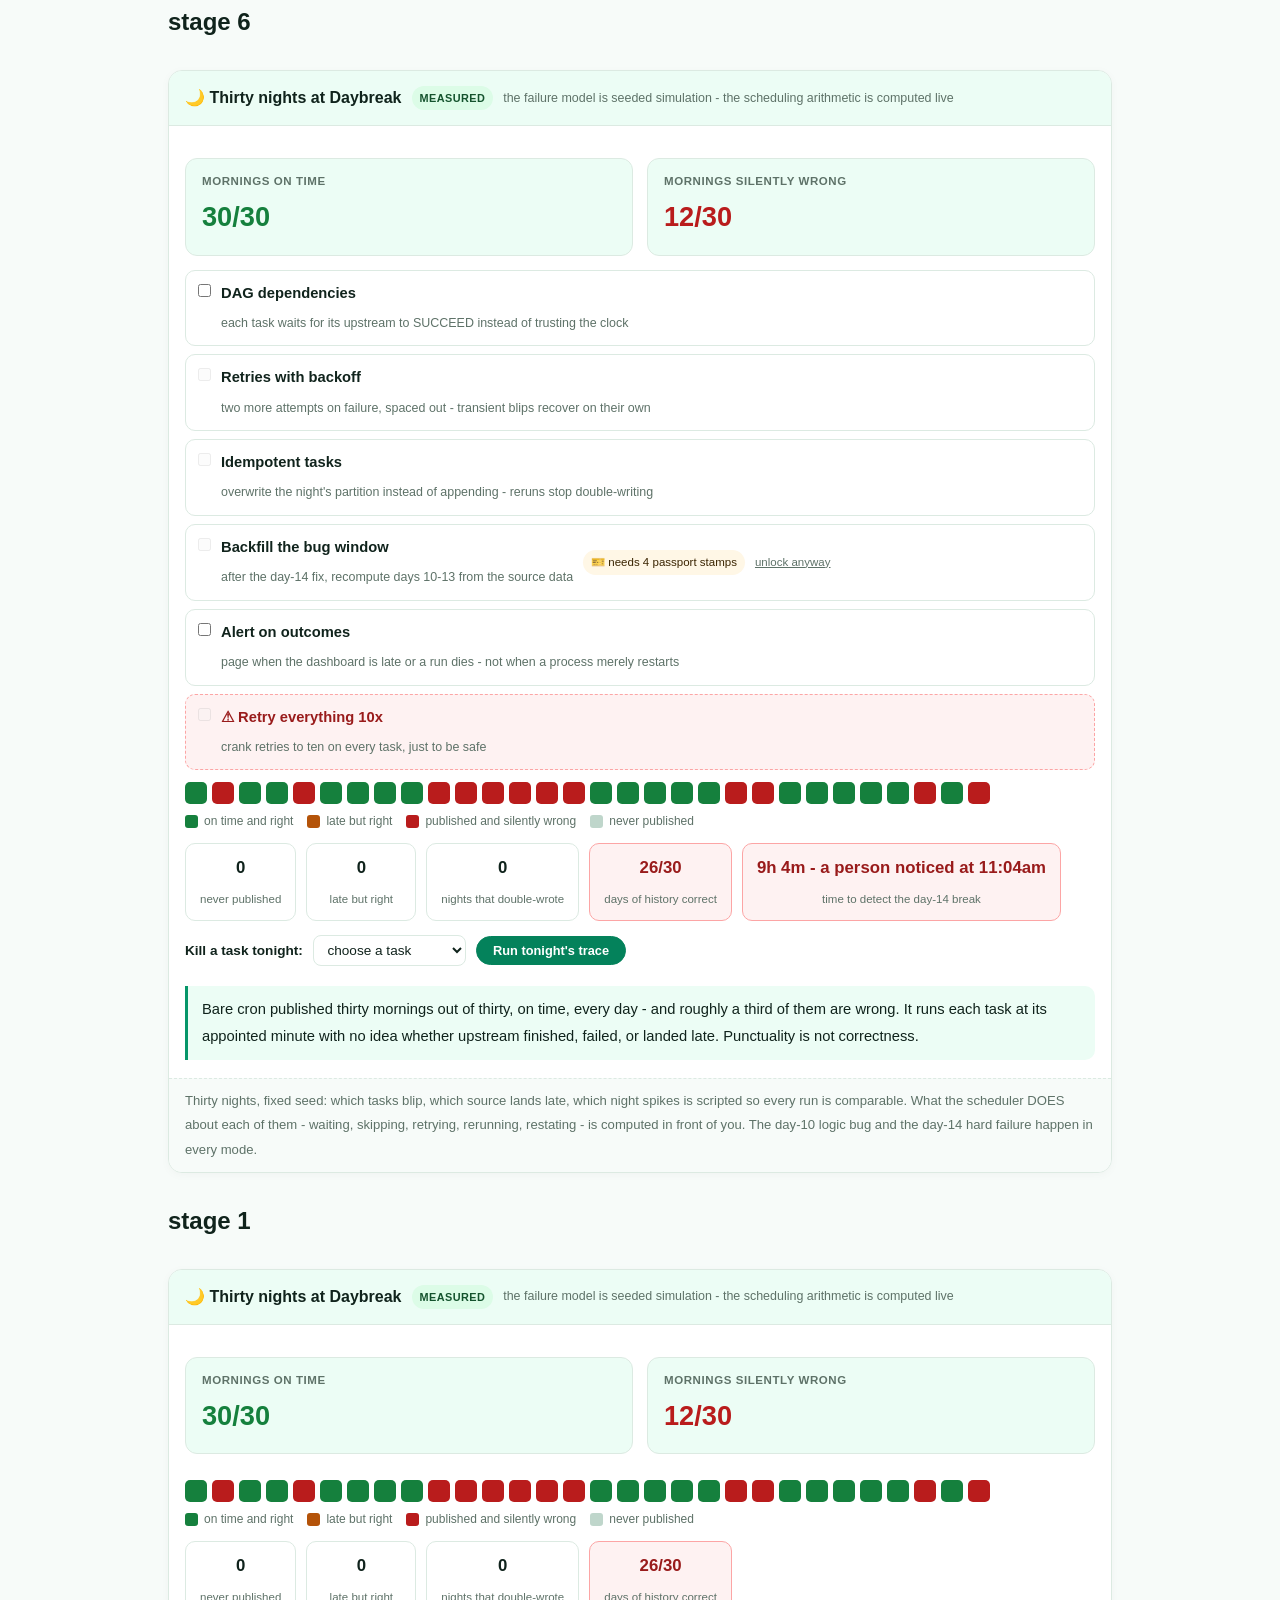
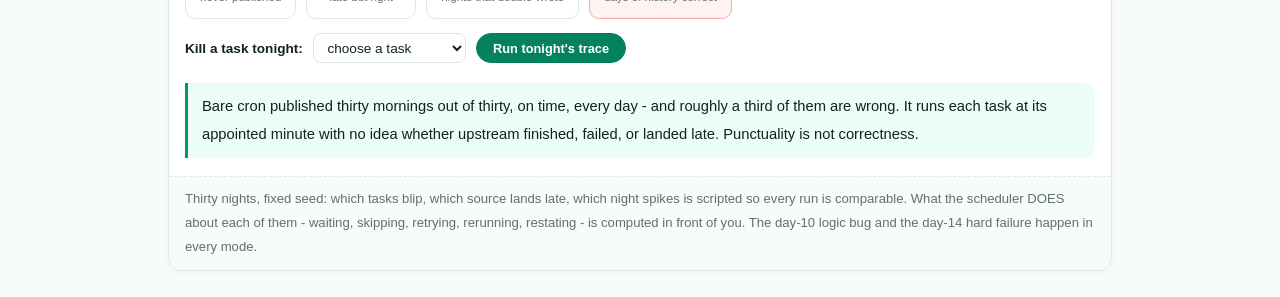
==== commit e94ffd7f: "Raise every text-on-fill pair to WCAG AA (lowest was 1.5:1) 21 rule(s) drew text on a solid fill bel" ====
--- a/_simtest.html
+++ b/_simtest.html
@@ -1,5 +1,5 @@
 <!doctype html><html><head><meta charset="utf-8"><title>octest</title>
-<link rel="stylesheet" href="assets/style.css?v=1"></head><body>
+<link rel="stylesheet" href="assets/style.css?v=5"></head><body>
 <main class="wrap">
 <h2>stage 6</h2><div class="orchsim" data-stage="6"></div>
 <h2>stage 1</h2><div class="orchsim" data-stage="1"></div>
--- a/assets/style.css
+++ b/assets/style.css
@@ -3,6 +3,9 @@
    (CSS var names still read --indigo/--amber; they hold SQL-blue values.) */
 
 :root {
+  --indigo-solid: #04825B;
+  --indigo-text: #047D58;
+  --faint-text: #4E7B65;
   --indigo: #059669;
   --indigo-deep: #065F46;
   --indigo-mid: #2FB58C;
@@ -39,7 +42,7 @@
 
 /* ---------- header band ---------- */
 .masthead {
-  background: var(--indigo);
+  background: var(--indigo-solid);
   color: #fff;
   padding: 2.5rem 0 2.25rem;
 }
@@ -71,7 +74,7 @@
   font-weight: 600;
   white-space: nowrap;
 }
-.chip.level { background: #fff; color: var(--indigo); }
+.chip.level { background: #fff; color: var(--indigo-text); }
 .chip.audience { background: rgba(255,255,255,.16); color: #fff; border: 1px solid rgba(255,255,255,.35); }
 .chip.time { background: var(--ink); color: #fff; font-variant-numeric: tabular-nums; }
 
@@ -86,8 +89,9 @@
   border-bottom: 1px solid var(--hairline);
   padding: .55rem 0;
 }
-.toolbar .wrap { display: flex; align-items: center; gap: .6rem; }
-.toolbar .crumb { font-size: .8rem; color: var(--muted); font-weight: 600; margin-right: auto; }
+.toolbar .wrap { display: flex; align-items: center; gap: .5rem; flex-wrap: nowrap; }
+.toolbar .crumb { font-size: .8rem; color: var(--muted); font-weight: 600; margin-right: auto; min-width: 0; white-space: nowrap; overflow: hidden; text-overflow: ellipsis; }
+.toolbar .btn { white-space: nowrap; flex: none; padding: .38rem .8rem; font-size: .78rem; line-height: 1.2; }
 .toolbar .crumb a { color: var(--indigo); text-decoration: none; }
 .btn {
   border: 1px solid var(--hairline);
@@ -102,7 +106,7 @@
   transition: all .15s ease;
 }
 .btn:hover { border-color: var(--indigo); color: var(--indigo); }
-.btn.primary { background: var(--indigo); border-color: var(--indigo); color: #fff; }
+.btn.primary { background: var(--indigo-solid); border-color: var(--indigo-solid); color: #fff; }
 .btn.primary:hover { background: var(--indigo-deep); }
 
 /* ---------- sections ---------- */
@@ -136,7 +140,7 @@
   text-transform: uppercase;
   letter-spacing: .08em;
 }
-.tag.concept { background: var(--indigo-50); color: var(--indigo); }
+.tag.concept { background: var(--indigo-50); color: var(--indigo-text); }
 .tag.demo { background: var(--amber-50); color: var(--amber-ink); }
 .tag.exercise { background: var(--ink); color: #fff; }
 
@@ -152,7 +156,7 @@
   border-radius: 999px;
   flex: none;
 }
-.mode.live { background: var(--indigo); color: #fff; }
+.mode.live { background: var(--indigo-solid); color: #fff; }
 .mode.self { background: #fff; color: var(--muted); border: 1px solid var(--hairline); }
 
 /* ---------- accordions ---------- */
@@ -204,10 +208,10 @@
   font-size: .78rem;
   font-weight: 600;
 }
-.pill.solid { background: var(--indigo); color: #fff; }
-.pill.light { background: var(--indigo-50); color: var(--indigo); }
+.pill.solid { background: var(--indigo-solid); color: #fff; }
+.pill.light { background: var(--indigo-50); color: var(--indigo-text); }
 .pill.inkpill { background: var(--ink); color: #fff; }
-.pill.amber, .pill.peach { background: var(--amber); color: var(--amber-ink); }
+.pill.amber, .pill.peach { background: var(--amber); color: #fff; }
 .pill.bare { color: var(--faint); }
 
 /* ---------- 4D grid ---------- */
@@ -254,7 +258,7 @@
   position: absolute;
   top: -0.7rem;
   left: 1rem;
-  background: var(--indigo);
+  background: var(--indigo-solid);
   color: #fff;
   font-family: "Inter", -apple-system, sans-serif;
   font-size: .68rem;
@@ -265,7 +269,7 @@
   padding: .15rem .7rem;
 }
 .prompt-box.bad .label { background: var(--faint); color: var(--ink); }
-.prompt-box.good .label { background: var(--amber); color: var(--amber-ink); }
+.prompt-box.good .label { background: var(--amber); color: #fff; }
 .copy-btn {
   position: absolute;
   top: .7rem;
@@ -282,16 +286,20 @@
   transition: background .15s ease;
 }
 .copy-btn:hover { background: rgba(255,255,255,.22); }
-.copy-btn.copied { background: var(--amber); border-color: var(--amber); color: var(--amber-ink); }
+.copy-btn.copied { background: var(--amber); border-color: var(--amber); color: #fff; }
 
 /* ---------- demo steps ---------- */
 .steps { counter-reset: step; margin: .6rem 0 1rem; }
 .step {
-  display: flex;
-  gap: .9rem;
+  display: grid;
+  grid-template-columns: max-content minmax(0, 1fr);
+  column-gap: .9rem;
+  row-gap: .2rem;
   padding: .85rem 0;
   border-bottom: .5px solid var(--hairline);
 }
+.step > * { grid-column: 2; min-width: 0; }
+.step > .prompt-box { margin: .8rem 0 .4rem; }
 .step:last-child { border-bottom: none; }
 .step::before {
   counter-increment: step;
@@ -300,7 +308,7 @@
   width: 1.7rem; height: 1.7rem;
   border-radius: 999px;
   background: var(--indigo-50);
-  color: var(--indigo);
+  color: var(--indigo-text);
   font-weight: 700;
   font-size: .85rem;
   display: inline-flex;
@@ -330,7 +338,7 @@
 .callout.example .ex-pill {
   display: inline-block;
   background: var(--amber);
-  color: var(--amber-ink);
+  color: #fff;
   border-radius: 999px;
   padding: .15rem .7rem;
   font-size: .68rem;
@@ -536,7 +544,7 @@
   font-variant-numeric: tabular-nums;
 }
 .journey a:hover { border-color: #fff; transform: scale(1.12); }
-.journey a.here { background: #fff; color: var(--indigo); border-color: #fff; }
+.journey a.here { background: #fff; color: var(--indigo-text); border-color: #fff; }
 .journey a.dd-chip { width: auto; border-radius: 999px; padding: 0 .7rem; font-size: .72rem; }
 
 /* ---------- check-yourself quiz ---------- */
@@ -564,7 +572,7 @@
   transition: all .15s ease;
 }
 .quiz-q .qopt:hover { border-color: var(--indigo); background: var(--indigo-50); }
-.quiz-q .qopt.correct { background: var(--indigo); border-color: var(--indigo); color: #fff; font-weight: 600; }
+.quiz-q .qopt.correct { background: var(--indigo-solid); border-color: var(--indigo-solid); color: #fff; font-weight: 600; }
 .quiz-q .qopt.correct::after { content: "  ✓"; }
 .quiz-q .qopt.wrong { background: #FEF2F2; border-color: #FCA5A5; color: #991B1B; animation: qshake .3s ease; }
 .quiz-q .qopt.wrong::after { content: "  ✗ try again"; font-size: .78rem; }
@@ -672,7 +680,7 @@
   font-family: inherit; transition: all .14s ease; white-space: nowrap;
 }
 .sql-btn:hover { background: rgba(255,255,255,.2); }
-.sql-btn.sql-run { background: var(--amber); color: var(--amber-ink); border-color: var(--amber); }
+.sql-btn.sql-run { background: var(--amber); color: #fff; border-color: var(--amber); }
 .sql-btn.sql-run:hover { filter: brightness(1.05); }
 .sql-label {
   display: block;
@@ -795,7 +803,10 @@
   /* 44px tap targets */
   details.card summary { min-height: 44px; }
   .qopt { min-height: 44px; display: flex; align-items: center; padding: .7rem .9rem; }
-  .toolbar .btn, .pagefoot a { min-height: 44px; display: inline-flex; align-items: center; }
+  .toolbar .btn, .pagefoot a { min-height: 44px; display: inline-flex; align-items: center; justify-content: center; }
+  .toolbar .crumb, .toolbar #zoom-toggle { display: none; }
+  .toolbar .btn { flex: 1 1 0; padding: .3rem .4rem; font-size: .72rem; }
+  table.clean { display: block; overflow-x: auto; -webkit-overflow-scrolling: touch; }
 }
 
 @media (max-width: 640px) {
@@ -894,7 +905,7 @@
   content: "⇄"; position: absolute; top: 50%; left: 50%;
   transform: translate(-50%, -50%);
   width: 30px; height: 30px; border-radius: 999px;
-  background: var(--indigo); color: #fff;
+  background: var(--indigo-solid); color: #fff;
   display: grid; place-items: center;
   font-size: 0.85rem; font-weight: 800;
   box-shadow: 0 3px 12px rgba(0,0,0,.22);
@@ -915,7 +926,7 @@
   position: absolute; left: var(--x); top: var(--y);
   transform: translate(-50%, -50%);
   width: 27px; height: 27px; border-radius: 999px;
-  border: 2px solid #fff; background: var(--indigo); color: #fff;
+  border: 2px solid #fff; background: var(--indigo-solid); color: #fff;
   font: 800 0.78rem/1 Inter, sans-serif;
   display: grid; place-items: center; cursor: pointer;
   box-shadow: 0 2px 9px rgba(0,0,0,.28);
@@ -923,7 +934,7 @@
   z-index: 2;
 }
 .hs-pin:hover { transform: translate(-50%, -50%) scale(1.18); }
-.hs-pin.on { background: var(--amber); color: var(--amber-ink); }
+.hs-pin.on { background: var(--amber); color: #fff; }
 .hs-pin::before {
   content: ""; position: absolute; inset: -7px; border-radius: 999px;
   border: 2px solid var(--indigo); opacity: 0;
@@ -981,9 +992,9 @@
 .tick-btn {
   font: 700 0.8rem Inter, sans-serif; cursor: pointer;
   padding: 7px 15px; border-radius: 999px;
-  border: 1px solid var(--indigo); background: var(--indigo); color: #fff;
-}
-.tick-btn.ghost { background: #fff; color: var(--indigo); }
+  border: 1px solid var(--indigo-solid); background: var(--indigo-solid); color: #fff;
+}
+.tick-btn.ghost { background: #fff; color: var(--indigo-text); }
 .tick-btn:disabled { opacity: .4; cursor: not-allowed; }
 .tick-note {
   display: none; margin-top: 12px; padding: 13px 15px;
@@ -1011,7 +1022,7 @@
 .tr-go {
   font: 800 0.8rem Inter, sans-serif; cursor: pointer;
   padding: 0 18px; border-radius: 9px; min-height: 44px;
-  border: 1px solid var(--indigo); background: var(--indigo); color: #fff;
+  border: 1px solid var(--indigo-solid); background: var(--indigo-solid); color: #fff;
 }
 .tr-out {
   display: none; margin-top: 12px; padding: 13px 15px;
@@ -1069,7 +1080,7 @@
   padding: 4px 11px; border-radius: 999px;
   background: rgba(255,255,255,.15);
 }
-.stakes-read .sk-delta.good { background: var(--amber); color: var(--amber-ink); }
+.stakes-read .sk-delta.good { background: var(--amber); color: #fff; }
 .stakes-read .sk-delta.bad { background: #FCA5A5; color: #7f1d1d; }
 
 /* --- 6. scorecard: halfway self-grade ------------------ */
@@ -1086,7 +1097,7 @@
   border: 1px solid var(--hairline); background: #fff; color: var(--muted);
   font: 800 0.82rem Inter, sans-serif;
 }
-.sc-opts button.on { background: var(--indigo); border-color: var(--indigo); color: #fff; }
+.sc-opts button.on { background: var(--indigo-solid); border-color: var(--indigo-solid); color: #fff; }
 .sc-total {
   margin-top: 16px; padding: 15px 17px; border-radius: 10px;
   background: var(--indigo-50); border-left: 3px solid var(--indigo);
@@ -1105,7 +1116,7 @@
   background: var(--indigo-50); color: var(--indigo-deep);
   border: 1px solid var(--indigo-soft); cursor: default;
 }
-.pp-pill.full { background: var(--amber); color: var(--amber-ink); border-color: var(--amber); }
+.pp-pill.full { background: var(--amber); color: #fff; border-color: var(--amber); }
 .pp-strip { display: flex; gap: 10px; flex-wrap: wrap; margin: 18px 0 6px; }
 .pp-stamp {
   display: flex; flex-direction: column; align-items: center; gap: 6px;
@@ -1132,7 +1143,7 @@
   display: inline-block; margin-bottom: 7px;
   font: 800 0.68rem Inter, sans-serif; letter-spacing: .07em;
   text-transform: uppercase; padding: 3px 10px; border-radius: 999px;
-  background: var(--amber); color: var(--amber-ink);
+  background: var(--amber); color: #fff;
 }
 
 /* --- mobile floor (desktop is the product) ------------- */
@@ -1179,8 +1190,8 @@
 .dh-track { display: flex; flex-wrap: wrap; gap: 3px; }
 .dh-cell { font: 700 0.66rem ui-monospace, Menlo, monospace; padding: 3px 6px; border-radius: 5px;
   background: var(--indigo-50); color: var(--indigo-deep); transition: all .1s linear; }
-.dh-cell.rest { background: var(--paper); color: var(--faint); }
-.dh-cell.now { background: var(--amber); color: var(--amber-ink); transform: scale(1.18); }
+.dh-cell.rest { background: var(--paper); color: var(--faint-text); }
+.dh-cell.now { background: var(--amber); color: #fff; transform: scale(1.18); }
 .dh-panel { border: 1px solid var(--hairline); border-radius: var(--radius); background: #fff; overflow: hidden; }
 .dh-phead { display: flex; align-items: center; gap: 10px; flex-wrap: wrap;
   padding: 13px 16px; background: var(--indigo-50); border-bottom: 1px solid var(--hairline); }
@@ -1209,8 +1220,8 @@
 .dh-fnote { font-size: 0.8rem; color: var(--muted); }
 .dh-acts { display: flex; gap: 8px; padding: 14px 16px; flex-wrap: wrap; }
 .dh-btn { font: 800 0.8rem Inter, sans-serif; cursor: pointer; padding: 9px 17px;
-  border-radius: 999px; border: 1px solid var(--indigo); background: var(--indigo); color: #fff; }
-.dh-btn.ghost { background: #fff; color: var(--indigo); }
+  border-radius: 999px; border: 1px solid var(--indigo-solid); background: var(--indigo-solid); color: #fff; }
+.dh-btn.ghost { background: #fff; color: var(--indigo-text); }
 .dh-btn:disabled { opacity: .4; cursor: not-allowed; }
 .dh-verdict { margin: 14px 0 0; padding: 13px 16px; border-radius: 10px; font-size: 0.9rem; line-height: 1.75; }
 .dh-verdict.ok { background: var(--indigo-50); border-left: 3px solid var(--indigo); }
@@ -1328,7 +1339,7 @@
 .oc-kill { display:flex; gap:10px; align-items:center; flex-wrap:wrap; margin:14px 0 8px; }
 .oc-klab { font-size:.85rem; font-weight:700; color:var(--ink); }
 .oc-sel { font-family:inherit; font-size:.85rem; padding:.35rem .6rem; border:1px solid var(--hairline); border-radius:8px; background:#fff; color:var(--ink); }
-.oc-kbtn { font-family:inherit; font-size:.8rem; font-weight:600; padding:.4rem 1rem; border-radius:999px; border:1px solid var(--indigo); background:var(--indigo); color:#fff; cursor:pointer; }
+.oc-kbtn { font-family:inherit; font-size:.8rem; font-weight:600; padding:.4rem 1rem; border-radius:999px; border:1px solid var(--indigo-solid); background:var(--indigo-solid); color:#fff; cursor:pointer; }
 .oc-kbtn:hover { background:var(--indigo-deep); }
 .oc-trace { display:grid; gap:4px; margin:8px 0; }
 .oc-tracehead { font-size:.8rem; font-weight:700; color:var(--muted); text-transform:uppercase; letter-spacing:.05em; }
@@ -1339,3 +1350,23 @@
 .oc-tracerow.bad { border-left-color:#B91C1C; background:#FEF2F2; }
 .oc-tracetail { font-size:.85rem; font-weight:600; color:var(--ink); padding:6px 10px; }
 .oc-verdict { font-size:.92rem; color:var(--ink); background:var(--indigo-50); border-left:3px solid var(--indigo); padding:10px 14px; border-radius:0 10px 10px 0; margin:12px 0 0; }
+
+/* ---------- footer session nav ----------
+   .pagenav is also the fixed side-dot strip app.js builds, and that strip is
+   hidden below 74rem. The footer reuses the class, so without these overrides
+   the prev/next links render at 0x0 on every screen under 1184px. */
+.pagefoot .pagenav {
+  display: flex;
+  position: static; transform: none; right: auto; top: auto; z-index: auto;
+  flex-direction: row; align-items: center; justify-content: space-between;
+  gap: 1rem; flex-wrap: wrap; margin-top: .6rem;
+}
+.pagefoot .pagenav a {
+  width: auto; height: auto; border: 0; background: none; border-radius: 0;
+  display: inline; font-size: .85rem; font-weight: 700; color: var(--indigo);
+  text-decoration: none;
+}
+.pagefoot .pagenav a:hover { transform: none; text-decoration: underline; border-color: transparent; }
+.pagefoot .pagenav a.active { background: none; }
+.pagefoot .pagenav a .nlabel { display: none; }
+@media (max-width: 74rem) { .pagefoot .pagenav { display: flex; } }
